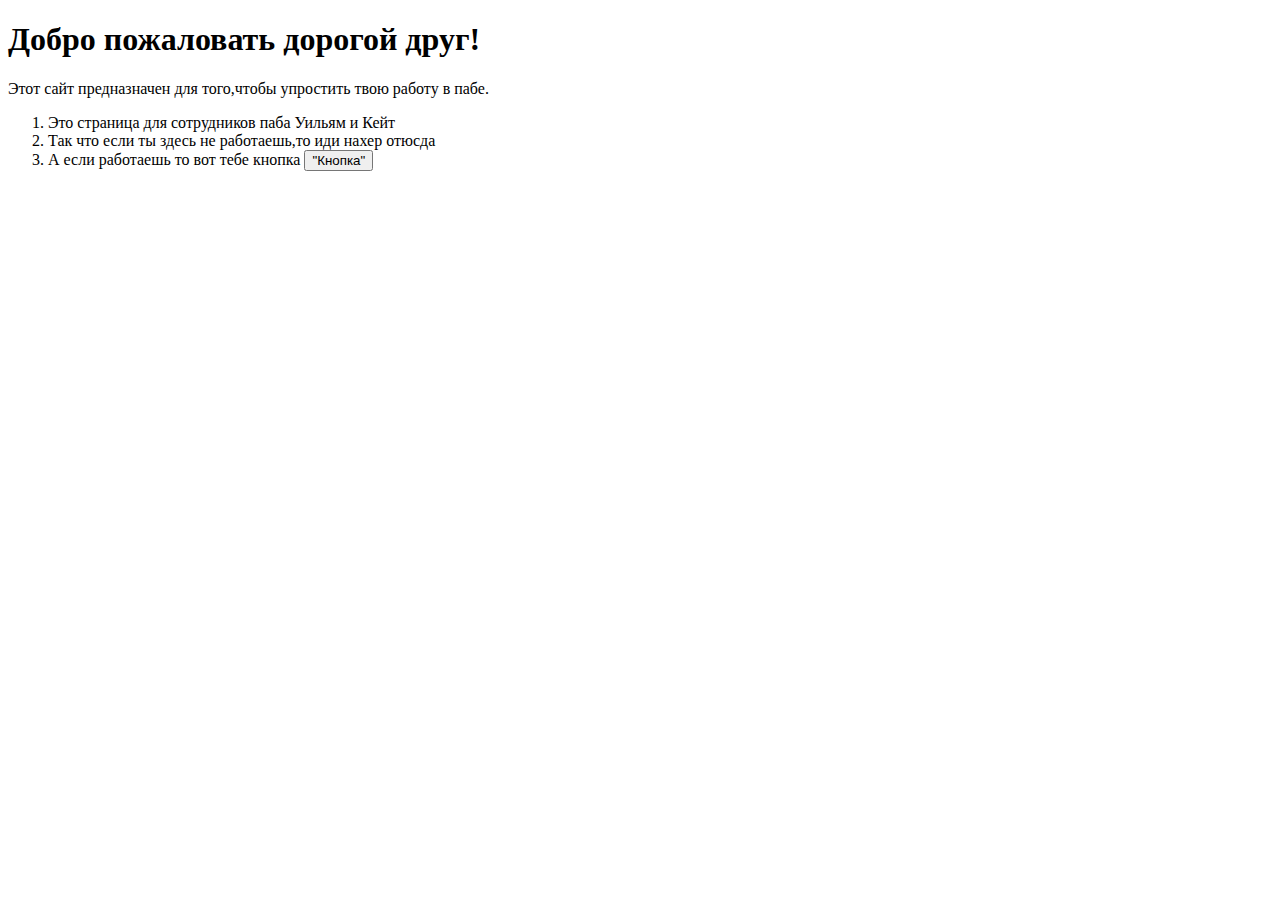
==== index.html @ b1043c26 "startWilliamAndKAte" ====
<!DOCTYPE html>
<html lang="ru">
  <head>
    <meta charset="utf-8" />
    <meta name="author" content="Grigoriy Volkov" />
    <title>Добро пожаловать в Уильям и Кейт</title>
  </head>
  <body>
    <script>
      alert("JavaScript подключён и работает!");
    </script>
    <h1>Добро пожаловать дорогой друг!</h1>
    <p>Этот сайт предназначен для того,чтобы упростить твою работу в пабе.</p>
    <p></p>
    <ol>
      <li>Это страница для сотрудников паба Уильям и Кейт</li>
      <li>Так что если ты здесь не работаешь,то иди нахер отюсда</li>
      <li>
        А если работаешь то вот тебе кнопка
        <button>"Кнопка"</button>
      </li>
    </ol>
  </body>
</html>
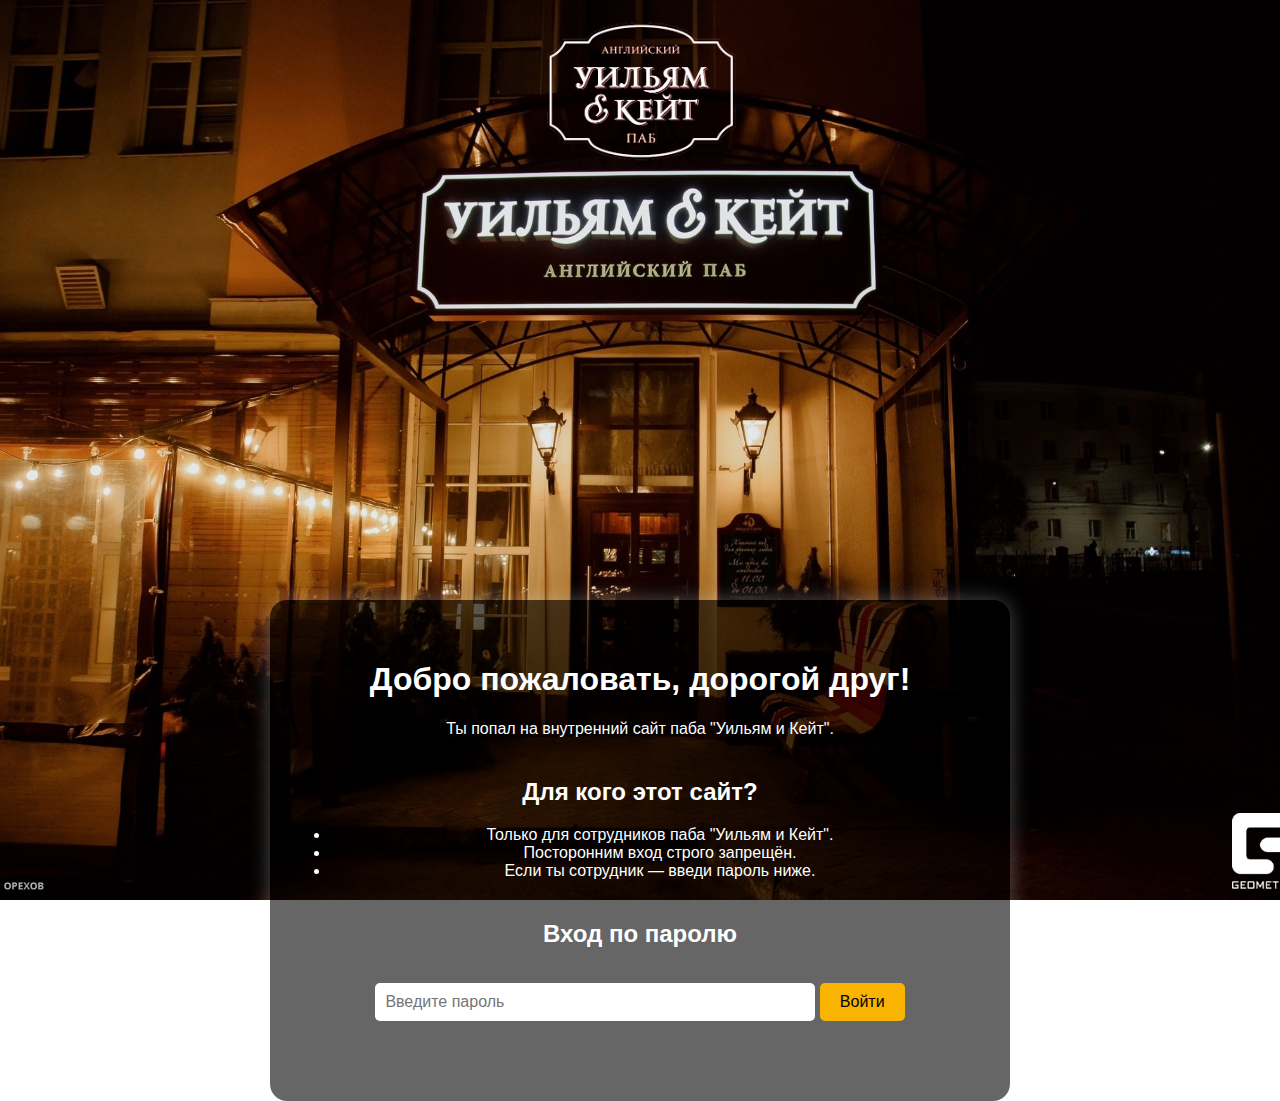
==== commit 9c143ae8: "continueLerningHTMLwithUiK" ====
--- a/index.html
+++ b/index.html
@@ -2,23 +2,40 @@
 <html lang="ru">
   <head>
     <meta charset="utf-8" />
+    <meta content="width=device-width, initial-scale=1.0" />
     <meta name="author" content="Grigoriy Volkov" />
     <title>Добро пожаловать в Уильям и Кейт</title>
+    <link rel="stylesheet" href="styleForIndex.css" />
+    <link rel="shortcut icon" href="images/logowilliam1.png" type="image/x-icon">
   </head>
   <body>
-    <script>
-      alert("JavaScript подключён и работает!");
-    </script>
-    <h1>Добро пожаловать дорогой друг!</h1>
-    <p>Этот сайт предназначен для того,чтобы упростить твою работу в пабе.</p>
-    <p></p>
-    <ol>
-      <li>Это страница для сотрудников паба Уильям и Кейт</li>
-      <li>Так что если ты здесь не работаешь,то иди нахер отюсда</li>
-      <li>
-        А если работаешь то вот тебе кнопка
-        <button>"Кнопка"</button>
-      </li>
-    </ol>
+    <header>
+      <img src="images/logowilliam.png" alt="Логотип" class="logo" />
+    </header>
+
+    <main class="overlay">
+      <section class="greeting">
+        <h1>Добро пожаловать, дорогой друг!</h1>
+        <p>Ты попал на внутренний сайт паба "Уильям и Кейт".</p>
+      </section>
+
+      <section class="description">
+        <h2>Для кого этот сайт?</h2>
+        <ul>
+          <li>Только для сотрудников паба "Уильям и Кейт".</li>
+          <li>Посторонним вход строго запрещён.</li>
+          <li>Если ты сотрудник — введи пароль ниже.</li>
+        </ul>
+      </section>
+
+      <section class="login">
+        <h2>Вход по паролю</h2>
+        <input type="password" id="password" placeholder="Введите пароль" />
+        <a> <button onclick="checkPassword()">Войти</button> </a>
+        <p id="error" class="error-message"></p>
+      </section>
+    </main>
+
+    <script src="script.js"></script>
   </body>
 </html>
--- a/styleForIndex.css
+++ b/styleForIndex.css
@@ -0,0 +1,70 @@
+body {
+  margin: 0;
+  padding: 0;
+  background: url(images/williamNight.jpg) no-repeat center top fixed;
+  background-size: cover;
+  font-family: Arial, sans-serif;
+  color: white;
+}
+
+.logo {
+  display: block;
+  margin: 20px auto;
+  max-width: 200px;
+  height: auto;
+}
+
+.overlay {
+  position: absolute;
+  top: 600px; /* <-- подбираешь вручную, пока не окажется под вывеской */
+  left: 50%;
+  transform: translateX(-50%);
+  background-color: rgba(0, 0, 0, 0.6);
+  padding: 40px 20px;
+  width: 90%;
+  max-width: 700px;
+  border-radius: 17px;
+  text-align: center;
+  box-shadow: 0 0 20px rgba(255, 255, 255, 0.3);
+}
+
+.greeting,
+.description,
+.login {
+  margin-bottom: 40px;
+}
+input[type="password"] {
+  padding: 10px;
+  width: 60%;
+  margin-top: 10px;
+  border: none;
+  border-radius: 5px;
+  font-size: 16px;
+}
+
+button {
+  margin-top: 15px;
+  padding: 10px 20px;
+  font-size: 16px;
+  border: none;
+  background-color: #f8b400;
+  color: black;
+  border-radius: 5px;
+  cursor: pointer;
+}
+
+button:hover {
+  background-color: #ffaa00;
+}
+
+.error-message {
+  color: red;
+  margin-top: 10px;
+}
+
+@media (max-width: 768px) {
+  .overlay {
+    top: 220px; /* или подбери точное значение вручную */
+    padding: 20px;
+  }
+}
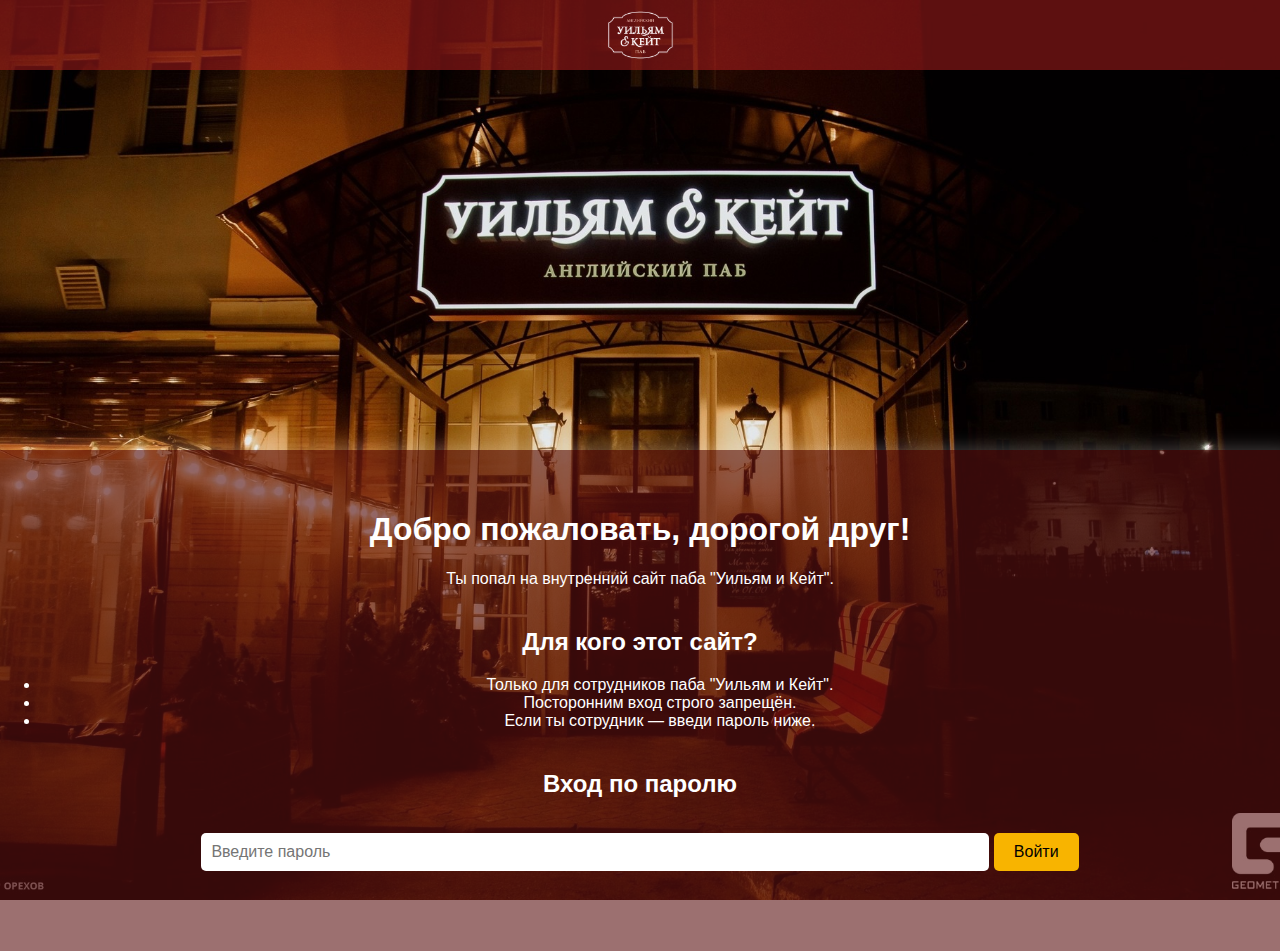
==== commit 8fa50bf3: "Create trainee page" ====
--- a/index.html
+++ b/index.html
@@ -5,11 +5,11 @@
     <meta content="width=device-width, initial-scale=1.0" />
     <meta name="author" content="Grigoriy Volkov" />
     <title>Добро пожаловать в Уильям и Кейт</title>
-    <link rel="stylesheet" href="styleForIndex.css" />
+    <link rel="stylesheet" href="style.css" />
     <link rel="shortcut icon" href="images/logowilliam1.png" type="image/x-icon">
   </head>
   <body>
-    <header>
+    <header class="header">
       <img src="images/logowilliam.png" alt="Логотип" class="logo" />
     </header>
 
--- a/style.css
+++ b/style.css
@@ -0,0 +1,95 @@
+.header{
+display: flex;
+  height: 70px;
+  position: relative;
+  width: 100%;
+  background:#cc232373; 
+  justify-content: center;
+  align-items: center;
+}
+.header-container{
+  width: 100%;
+  max-width: 1200px;
+  position: relative;
+  margin: 0 auto;
+  display: flex;
+  align-items: center;
+  justify-content: center;
+}
+.nav-toggle {x: ;e
+  position: absolute;
+  right: 20px;                         
+  background: none;                     
+  border: none;                        
+  font-size: 28px;                      
+  color: #fff;                         
+  cursor: pointer;
+}
+body {
+  margin: 0;
+  padding: 0;
+  background: url(images/williamNight.jpg) no-repeat center top fixed;
+  background-size: cover;
+  font-family: Arial, sans-serif;
+  color: white;
+}
+
+.logo {
+  margin: 20px auto;
+  max-width: 70px;
+}
+
+
+.overlay {
+  position: absolute;
+  top: 50%; 
+  left: 50%;
+  transform: translateX(-50%);
+  background-color: rgba(90, 16, 16, 0.6);
+  padding: 40px 20px;
+  width: 100%;
+  border-radius: 17px;
+  text-align: center;
+  box-shadow: 0 0 20px rgba(255, 255, 255, 0.3);
+}
+
+.greeting,
+.description,
+.login {
+  margin-bottom: 40px;
+}
+input[type="password"] {
+  padding: 10px;
+  width: 60%;
+  margin-top: 10px;
+  border: none;
+  border-radius: 5px;
+  font-size: 16px;
+}
+
+button {
+  margin-top: 15px;
+  padding: 10px 20px;
+  font-size: 16px;
+  border: none;
+  background-color: #f8b400;
+  color: black;
+  border-radius: 5px;
+  cursor: pointer;
+}
+
+button:hover {
+  background-color: #ffaa00;
+}
+
+.error-message {
+  color: red;
+  margin-top: 10px;
+}
+
+@media (max-width: 768px) {
+  .overlay {
+    top: 220px; /* или подбери точное значение вручную */
+    padding: 20px;
+  }
+}
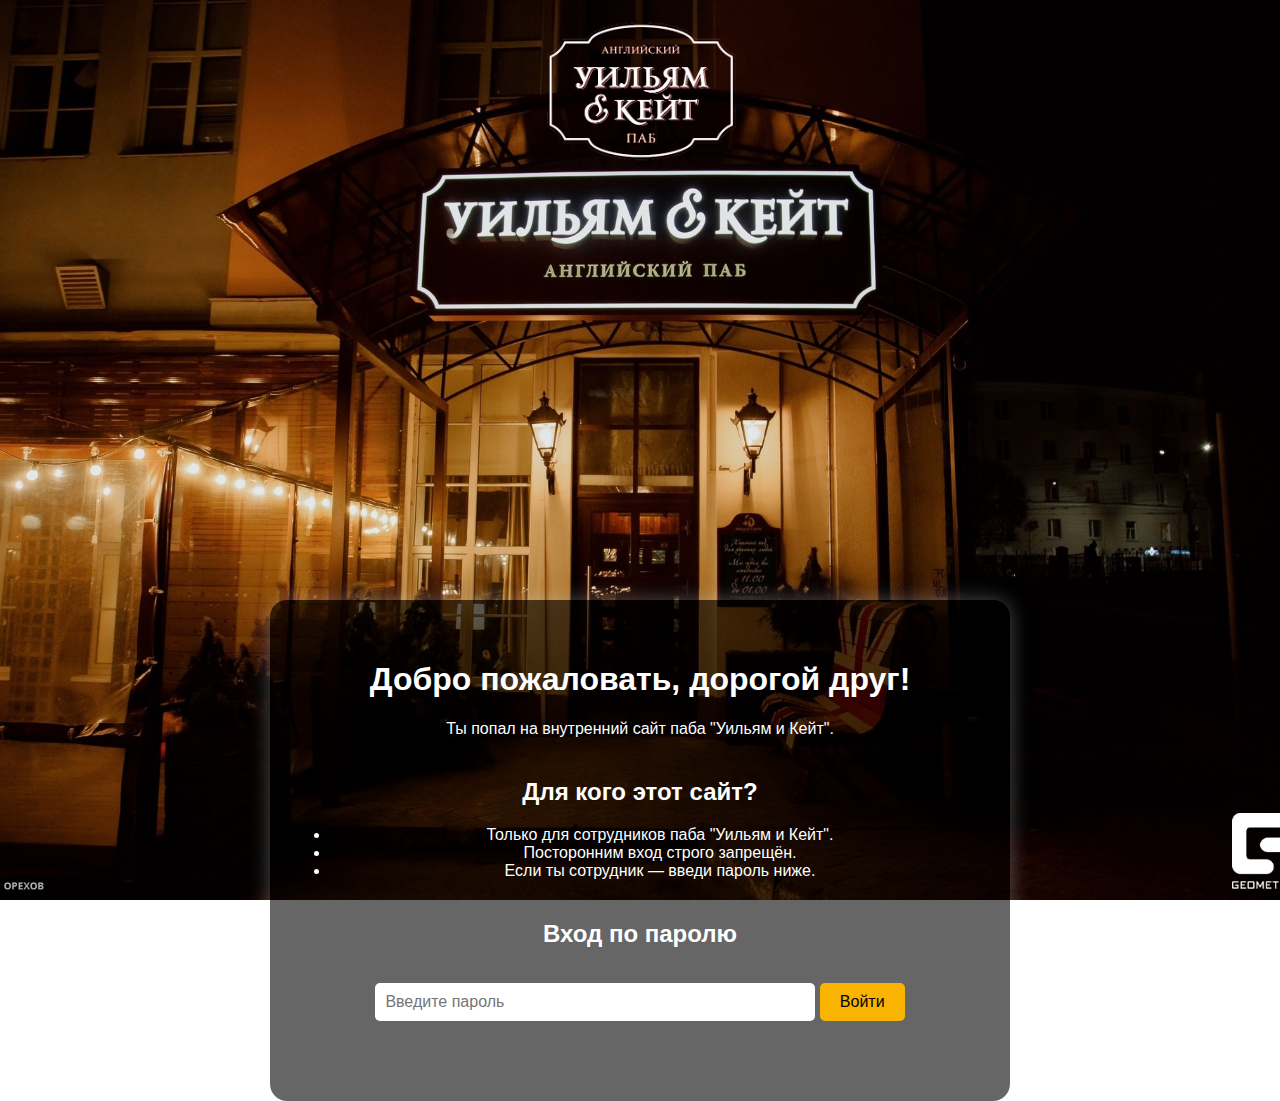
==== commit a7cc7d76: "update index and script.js" ====
--- a/index.html
+++ b/index.html
@@ -5,11 +5,11 @@
     <meta content="width=device-width, initial-scale=1.0" />
     <meta name="author" content="Grigoriy Volkov" />
     <title>Добро пожаловать в Уильям и Кейт</title>
-    <link rel="stylesheet" href="style.css" />
+    <link rel="stylesheet" href="styleForIndex.css" />
     <link rel="shortcut icon" href="images/logowilliam1.png" type="image/x-icon">
   </head>
   <body>
-    <header class="header">
+    <header>
       <img src="images/logowilliam.png" alt="Логотип" class="logo" />
     </header>
 
@@ -30,8 +30,8 @@
 
       <section class="login">
         <h2>Вход по паролю</h2>
-        <input type="password" id="password" placeholder="Введите пароль" />
-        <a> <button onclick="checkPassword()">Войти</button> </a>
+        <input type="password" id="passwordInput" placeholder="Введите пароль" />
+        <button id="loginBtn" onclick="checkPassword()">Войти</button>
         <p id="error" class="error-message"></p>
       </section>
     </main>
--- a/styleForIndex.css
+++ b/styleForIndex.css
@@ -0,0 +1,70 @@
+body {
+  margin: 0;
+  padding: 0;
+  background: url(images/williamNight.jpg) no-repeat center top fixed;
+  background-size: cover;
+  font-family: Arial, sans-serif;
+  color: white;
+}
+
+.logo {
+  display: block;
+  margin: 20px auto;
+  max-width: 200px;
+  height: auto;
+}
+
+.overlay {
+  position: absolute;
+  top: 600px; /* <-- подбираешь вручную, пока не окажется под вывеской */
+  left: 50%;
+  transform: translateX(-50%);
+  background-color: rgba(0, 0, 0, 0.6);
+  padding: 40px 20px;
+  width: 90%;
+  max-width: 700px;
+  border-radius: 17px;
+  text-align: center;
+  box-shadow: 0 0 20px rgba(255, 255, 255, 0.3);
+}
+
+.greeting,
+.description,
+.login {
+  margin-bottom: 40px;
+}
+input[type="password"] {
+  padding: 10px;
+  width: 60%;
+  margin-top: 10px;
+  border: none;
+  border-radius: 5px;
+  font-size: 16px;
+}
+
+button {
+  margin-top: 15px;
+  padding: 10px 20px;
+  font-size: 16px;
+  border: none;
+  background-color: #f8b400;
+  color: black;
+  border-radius: 5px;
+  cursor: pointer;
+}
+
+button:hover {
+  background-color: #ffaa00;
+}
+
+.error-message {
+  color: red;
+  margin-top: 10px;
+}
+
+@media (max-width: 768px) {
+  .overlay {
+    top: 220px; /* или подбери точное значение вручную */
+    padding: 20px;
+  }
+}
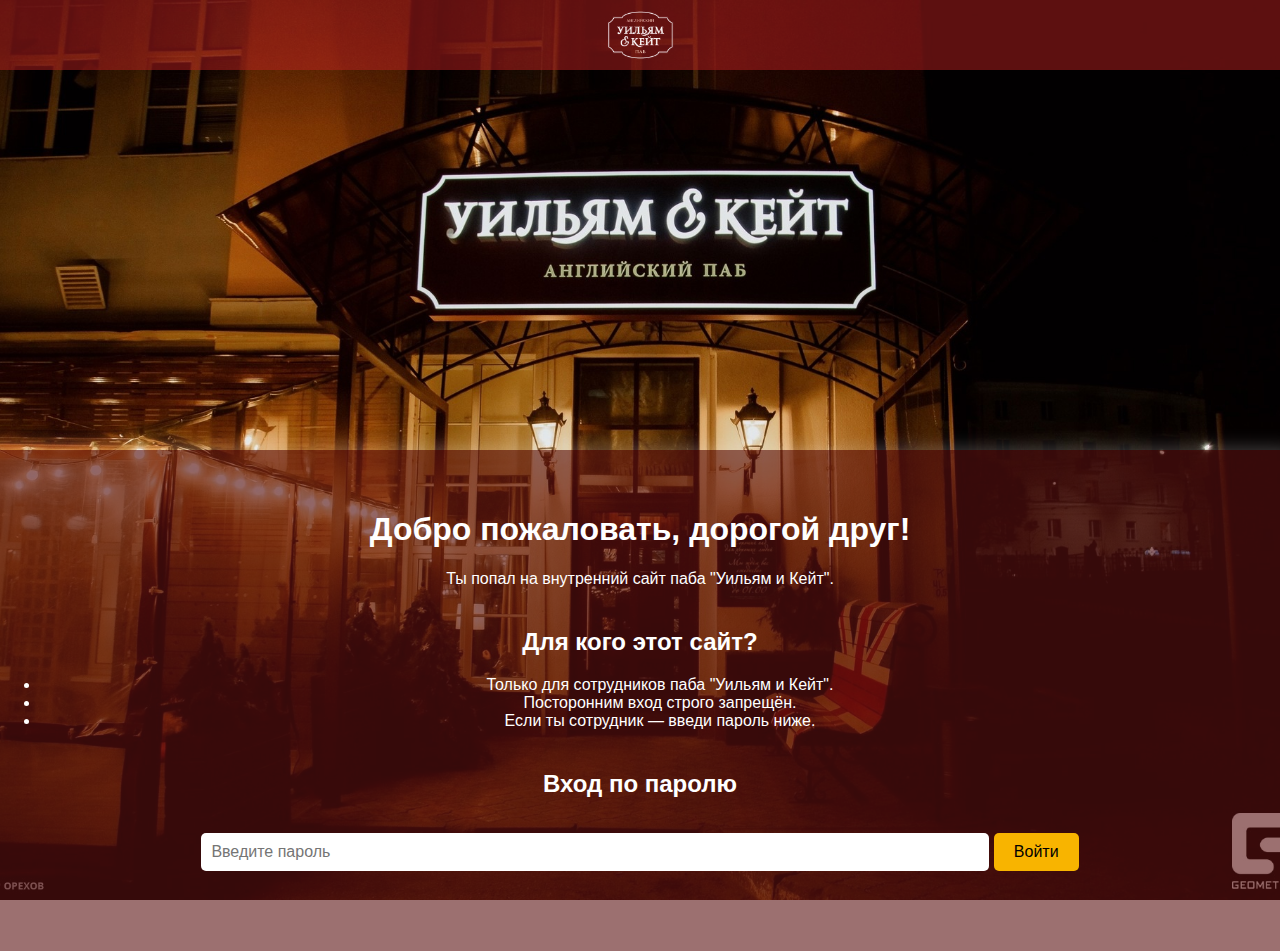
==== commit 9d432053: "Merge branch 'main' of https://github.com/HaroshiyGrigoriy/williamAndKate" ====
--- a/index.html
+++ b/index.html
@@ -5,11 +5,11 @@
     <meta content="width=device-width, initial-scale=1.0" />
     <meta name="author" content="Grigoriy Volkov" />
     <title>Добро пожаловать в Уильям и Кейт</title>
-    <link rel="stylesheet" href="styleForIndex.css" />
+    <link rel="stylesheet" href="style.css" />
     <link rel="shortcut icon" href="images/logowilliam1.png" type="image/x-icon">
   </head>
   <body>
-    <header>
+    <header class="header">
       <img src="images/logowilliam.png" alt="Логотип" class="logo" />
     </header>
 
--- a/style.css
+++ b/style.css
@@ -0,0 +1,95 @@
+.header{
+display: flex;
+  height: 70px;
+  position: relative;
+  width: 100%;
+  background:#cc232373; 
+  justify-content: center;
+  align-items: center;
+}
+.header-container{
+  width: 100%;
+  max-width: 1200px;
+  position: relative;
+  margin: 0 auto;
+  display: flex;
+  align-items: center;
+  justify-content: center;
+}
+.nav-toggle {x: ;e
+  position: absolute;
+  right: 20px;                         
+  background: none;                     
+  border: none;                        
+  font-size: 28px;                      
+  color: #fff;                         
+  cursor: pointer;
+}
+body {
+  margin: 0;
+  padding: 0;
+  background: url(images/williamNight.jpg) no-repeat center top fixed;
+  background-size: cover;
+  font-family: Arial, sans-serif;
+  color: white;
+}
+
+.logo {
+  margin: 20px auto;
+  max-width: 70px;
+}
+
+
+.overlay {
+  position: absolute;
+  top: 50%; 
+  left: 50%;
+  transform: translateX(-50%);
+  background-color: rgba(90, 16, 16, 0.6);
+  padding: 40px 20px;
+  width: 100%;
+  border-radius: 17px;
+  text-align: center;
+  box-shadow: 0 0 20px rgba(255, 255, 255, 0.3);
+}
+
+.greeting,
+.description,
+.login {
+  margin-bottom: 40px;
+}
+input[type="password"] {
+  padding: 10px;
+  width: 60%;
+  margin-top: 10px;
+  border: none;
+  border-radius: 5px;
+  font-size: 16px;
+}
+
+button {
+  margin-top: 15px;
+  padding: 10px 20px;
+  font-size: 16px;
+  border: none;
+  background-color: #f8b400;
+  color: black;
+  border-radius: 5px;
+  cursor: pointer;
+}
+
+button:hover {
+  background-color: #ffaa00;
+}
+
+.error-message {
+  color: red;
+  margin-top: 10px;
+}
+
+@media (max-width: 768px) {
+  .overlay {
+    top: 220px; /* или подбери точное значение вручную */
+    padding: 20px;
+  }
+}
